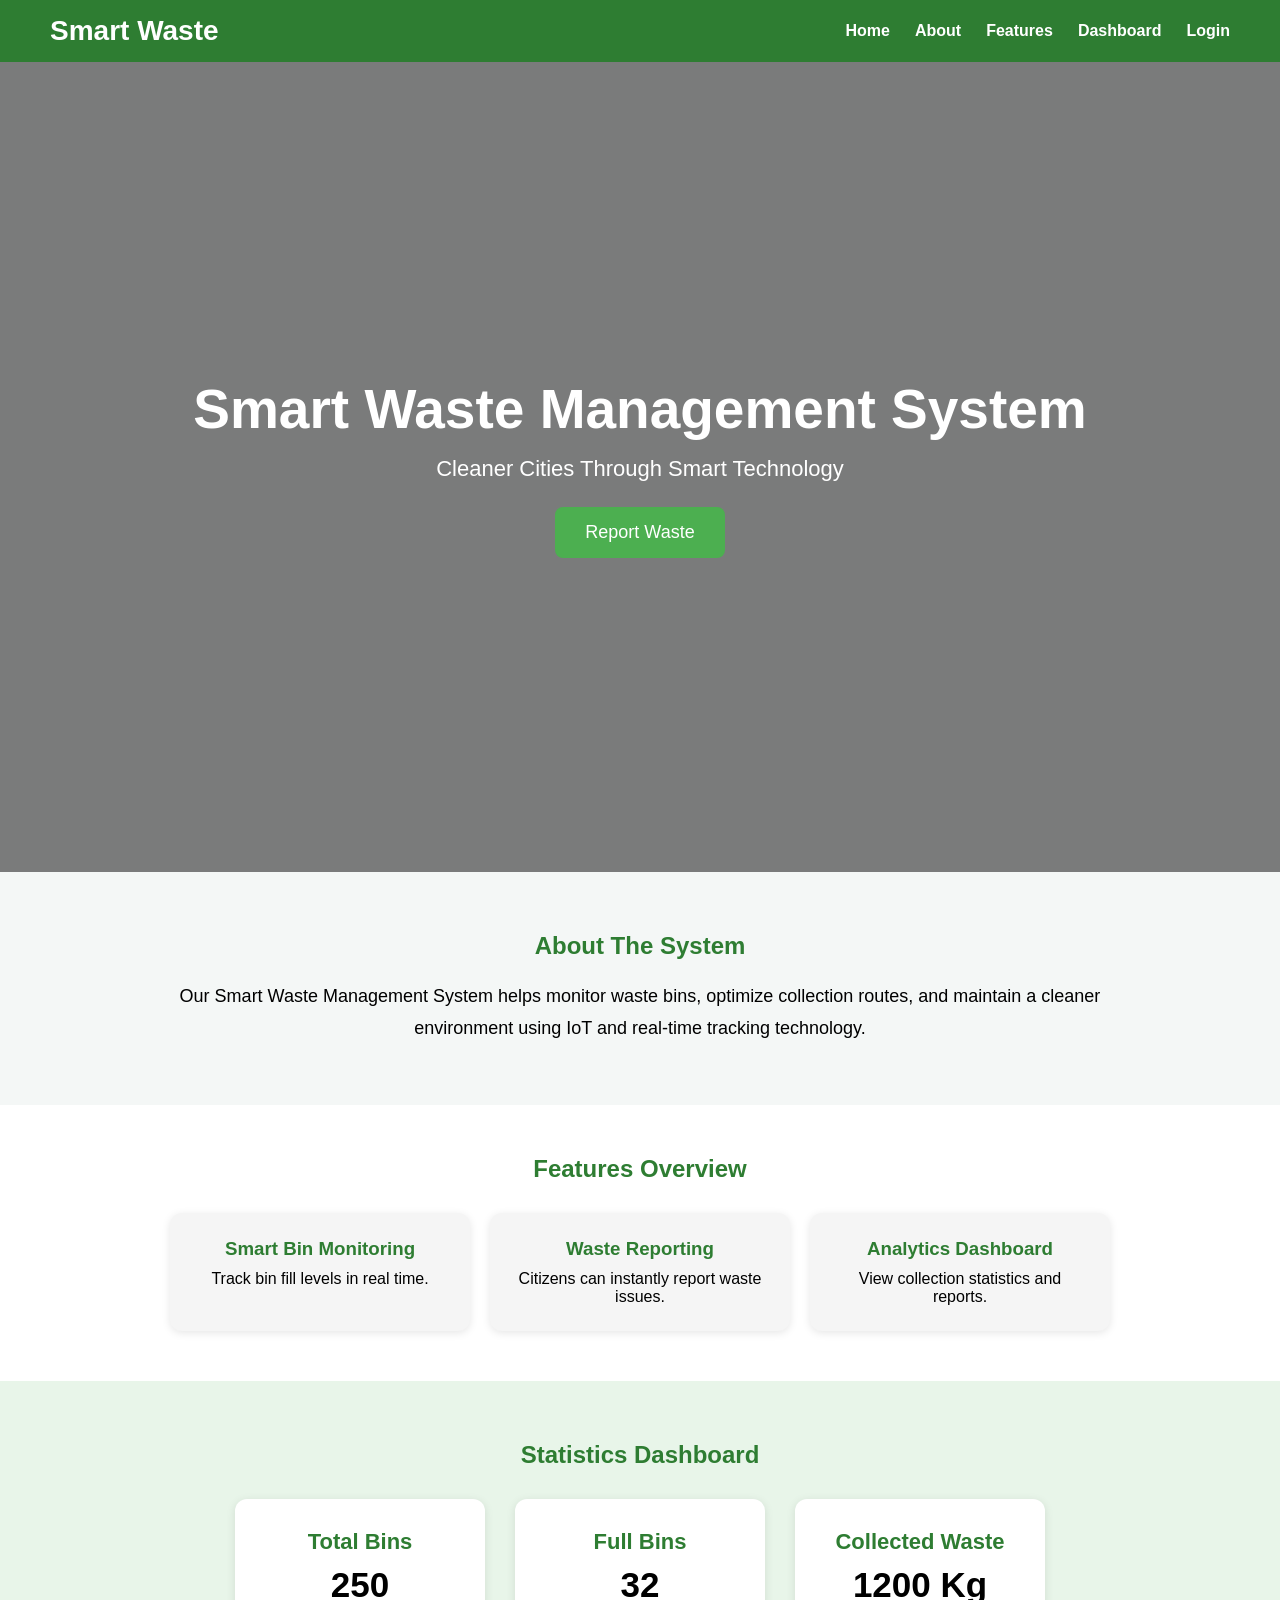
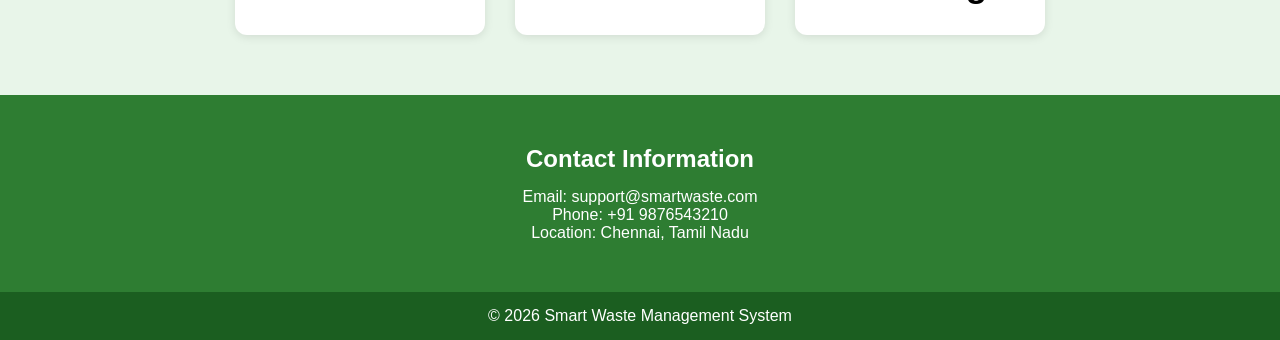
==== index.html @ 10407b41 "Add files via upload" ====
<!DOCTYPE html>
<html lang="en">
<head>
<meta charset="UTF-8">
<meta name="viewport" content="width=device-width, initial-scale=1.0">
<title>Smart Waste Management System</title>

<style>
*{
    margin:0;
    padding:0;
    box-sizing:border-box;
    font-family:Arial, sans-serif;
}

body{
    background:#f4f7f6;
}

/* Navigation */
nav{
    background:#2e7d32;
    color:white;
    display:flex;
    justify-content:space-between;
    align-items:center;
    padding:15px 50px;
}

nav h2{
    font-size:28px;
}

nav ul{
    list-style:none;
    display:flex;
    gap:25px;
}

nav ul li a{
    color:white;
    text-decoration:none;
    font-weight:bold;
}

/* Hero Section */
.hero{
    background:linear-gradient(rgba(0,0,0,0.5),rgba(0,0,0,0.5)),
    url('https://images.unsplash.com/photo-1532996122724-e3c354a0b15b?auto=format&fit=crop&w=1600&q=80');
    background-size:cover;
    background-position:center;
    height:90vh;
    display:flex;
    flex-direction:column;
    justify-content:center;
    align-items:center;
    text-align:center;
    color:white;
}

.hero h1{
    font-size:55px;
    margin-bottom:15px;
}

.hero p{
    font-size:22px;
    margin-bottom:25px;
}

.hero button{
    background:#4caf50;
    color:white;
    border:none;
    padding:15px 30px;
    font-size:18px;
    border-radius:8px;
    cursor:pointer;
}

.hero button:hover{
    background:#388e3c;
}

/* About Section */
.about{
    padding:60px 10%;
    text-align:center;
}

.about h2{
    color:#2e7d32;
    margin-bottom:20px;
}

.about p{
    font-size:18px;
    line-height:1.8;
}

/* Features */
.features{
    padding:50px 10%;
    background:white;
}

.features h2{
    text-align:center;
    color:#2e7d32;
    margin-bottom:30px;
}

.feature-box{
    display:flex;
    gap:20px;
    justify-content:center;
    flex-wrap:wrap;
}

.card{
    width:300px;
    background:#f5f5f5;
    padding:25px;
    border-radius:12px;
    text-align:center;
    box-shadow:0 2px 8px rgba(0,0,0,0.1);
}

.card h3{
    color:#2e7d32;
    margin-bottom:10px;
}

/* Statistics Dashboard */
.stats{
    padding:60px 10%;
    background:#e8f5e9;
}

.stats h2{
    text-align:center;
    color:#2e7d32;
    margin-bottom:30px;
}

.stats-container{
    display:flex;
    justify-content:center;
    gap:30px;
    flex-wrap:wrap;
}

.stat-card{
    background:white;
    padding:30px;
    width:250px;
    border-radius:12px;
    text-align:center;
    box-shadow:0 2px 10px rgba(0,0,0,0.1);
}

.stat-card h3{
    color:#2e7d32;
    font-size:22px;
}

.stat-card p{
    font-size:35px;
    font-weight:bold;
    margin-top:10px;
}

/* Contact */
.contact{
    padding:50px;
    text-align:center;
    background:#2e7d32;
    color:white;
}

.contact h2{
    margin-bottom:15px;
}

footer{
    background:#1b5e20;
    color:white;
    text-align:center;
    padding:15px;
}
</style>
</head>

<body>

<!-- Navigation -->
<nav>
    <h2>Smart Waste</h2>

    <ul>
        <li><a href="">Home</a></li>
        <li><a href="about.html">About</a></li>
        <li><a href="features.html">Features</a></li>
        <li><a href="dashboard.html">Dashboard</a></li>
        <li><a href="login.html">Login</a></li>
    </ul>
</nav>

<!-- Hero Section -->
<section class="hero">
    <h1>Smart Waste Management System</h1>
    <p>Cleaner Cities Through Smart Technology</p>

    <button onclick="reportWaste()">
        Report Waste
    </button>
</section>

<!-- About -->
<section class="about">
    <h2>About The System</h2>

    <p>
        Our Smart Waste Management System helps monitor waste bins,
        optimize collection routes, and maintain a cleaner environment
        using IoT and real-time tracking technology.
    </p>
</section>

<!-- Features -->
<section class="features">
    <h2>Features Overview</h2>

    <div class="feature-box">

        <div class="card">
            <h3>Smart Bin Monitoring</h3>
            <p>Track bin fill levels in real time.</p>
        </div>

        <div class="card">
            <h3>Waste Reporting</h3>
            <p>Citizens can instantly report waste issues.</p>
        </div>

        <div class="card">
            <h3>Analytics Dashboard</h3>
            <p>View collection statistics and reports.</p>
        </div>

    </div>
</section>

<!-- Statistics -->
<section class="stats">
    <h2>Statistics Dashboard</h2>

    <div class="stats-container">

        <div class="stat-card">
            <h3>Total Bins</h3>
            <p>250</p>
        </div>

        <div class="stat-card">
            <h3>Full Bins</h3>
            <p>32</p>
        </div>

        <div class="stat-card">
            <h3>Collected Waste</h3>
            <p>1200 Kg</p>
        </div>

    </div>
</section>

<!-- Contact -->
<section class="contact">
    <h2>Contact Information</h2>

    <p>Email: support@smartwaste.com</p>
    <p>Phone: +91 9876543210</p>
    <p>Location: Chennai, Tamil Nadu</p>
</section>

<footer>
    © 2026 Smart Waste Management System
</footer>

<script>
function reportWaste() {
    alert("Redirecting to Waste Reporting Page...");
}
</script>

</body>
</html>
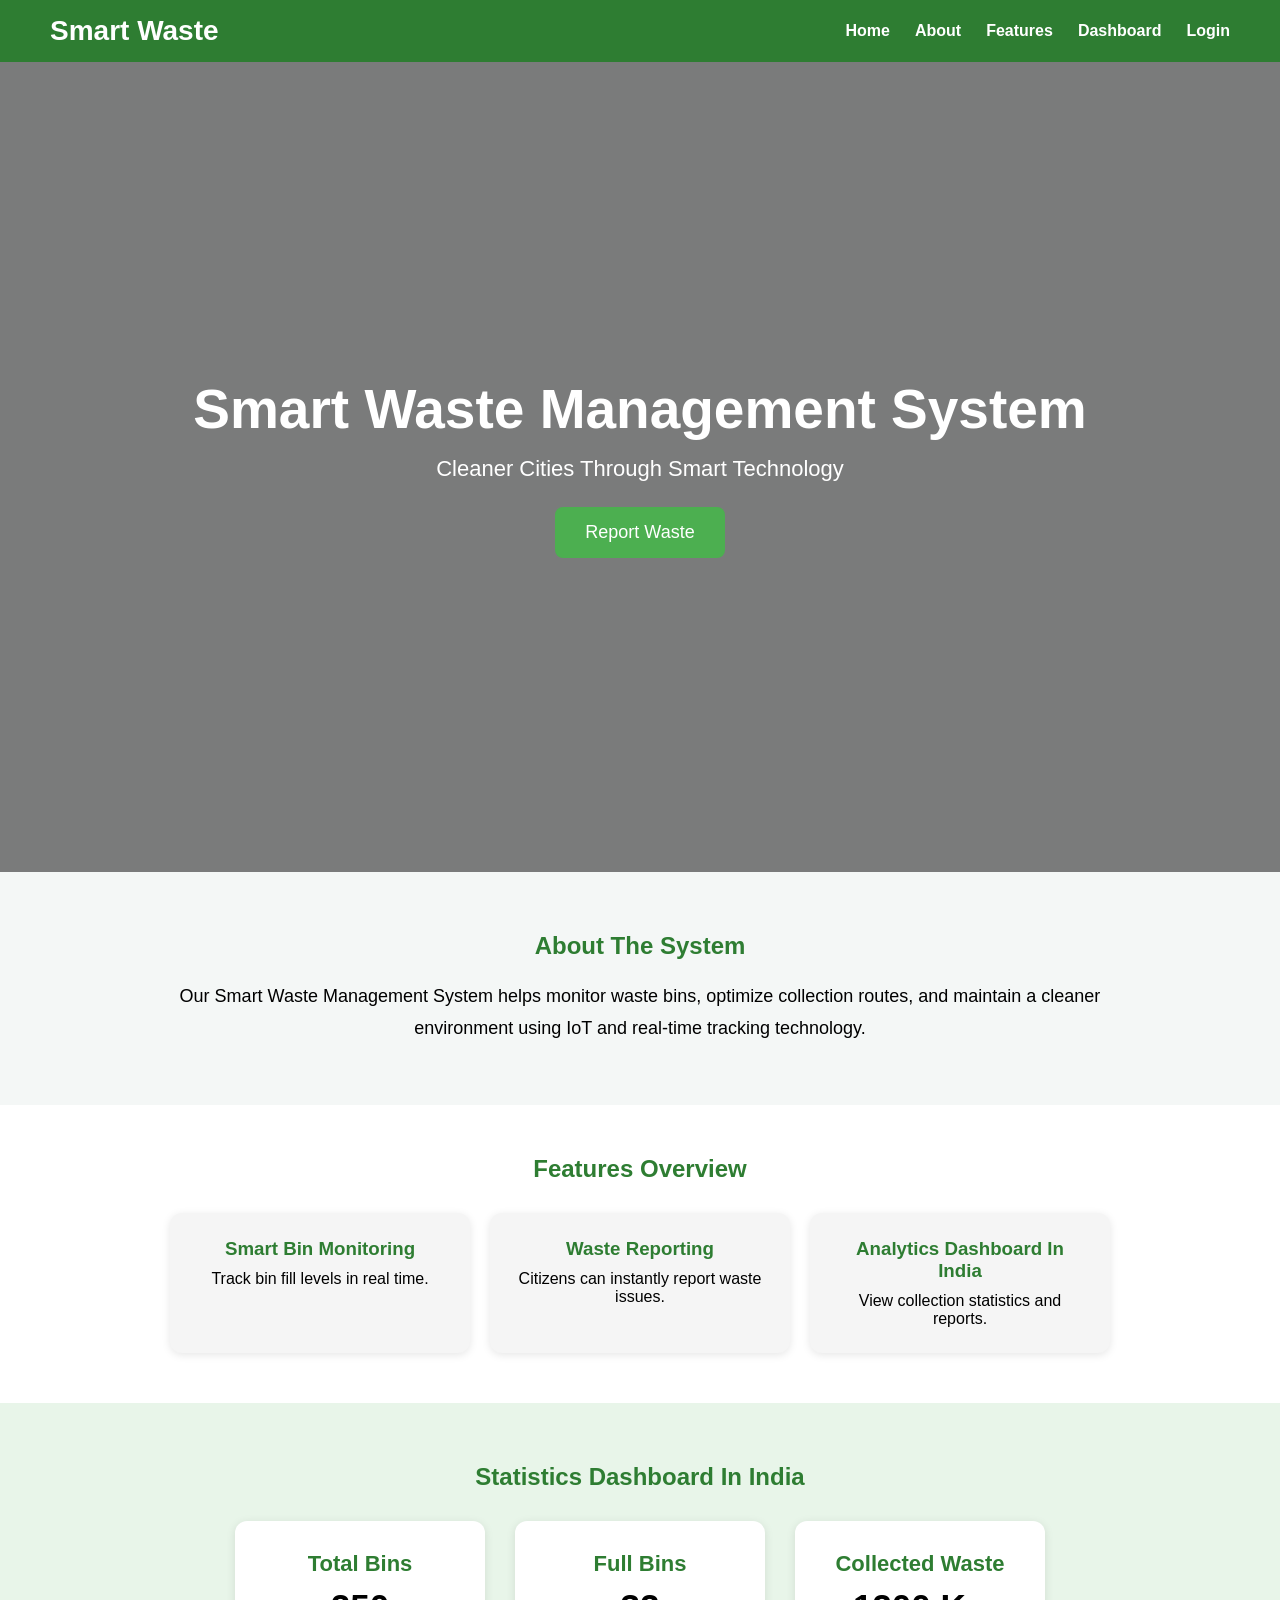
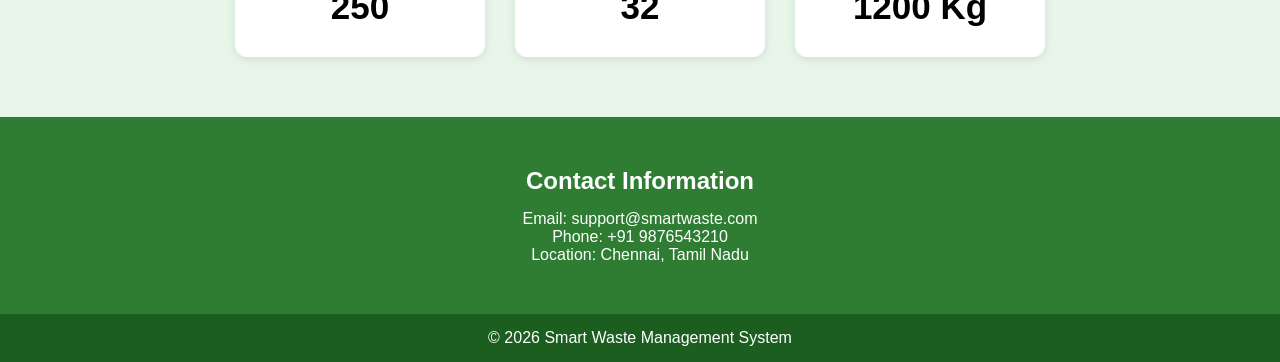
==== commit 04748dd3: "Update index.html" ====
--- a/index.html
+++ b/index.html
@@ -244,7 +244,7 @@
         </div>
 
         <div class="card">
-            <h3>Analytics Dashboard</h3>
+            <h3>Analytics Dashboard In India</h3>
             <p>View collection statistics and reports.</p>
         </div>
 
@@ -253,7 +253,7 @@
 
 <!-- Statistics -->
 <section class="stats">
-    <h2>Statistics Dashboard</h2>
+    <h2>Statistics Dashboard In India</h2>
 
     <div class="stats-container">
 
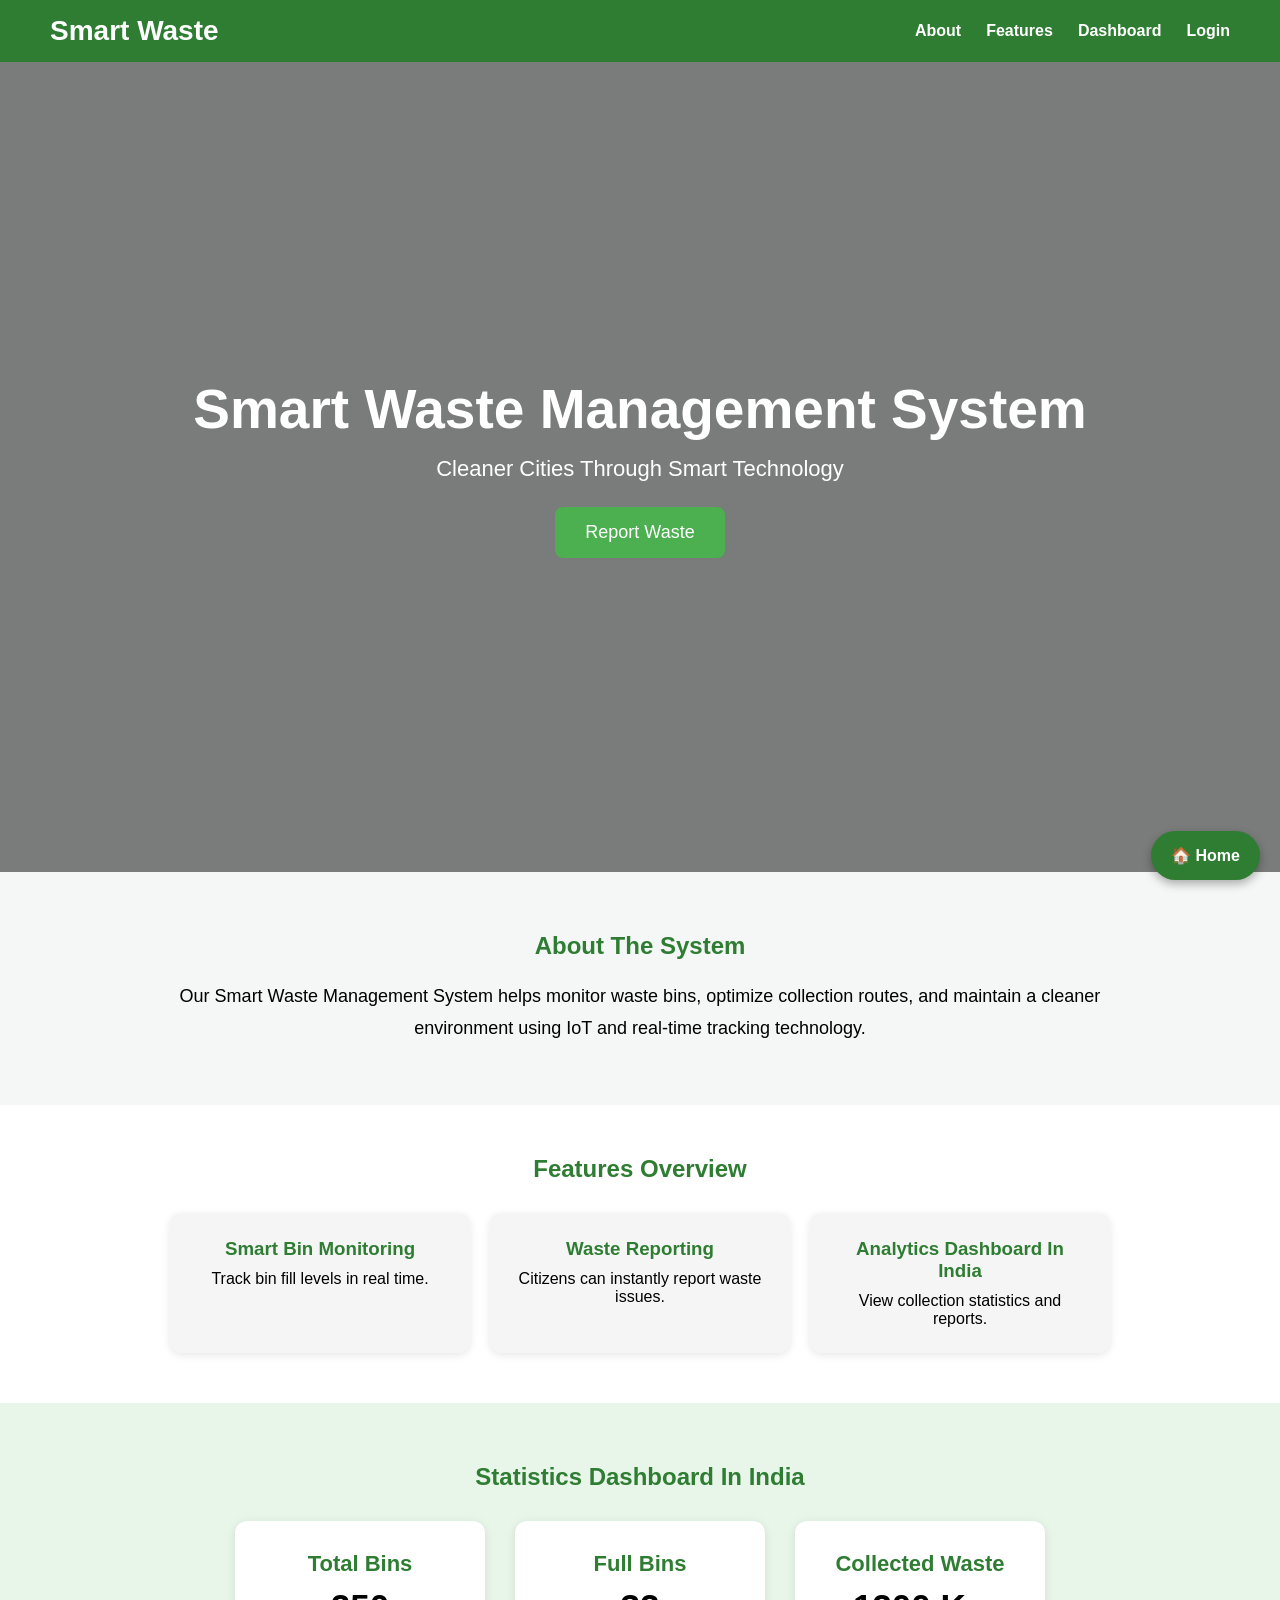
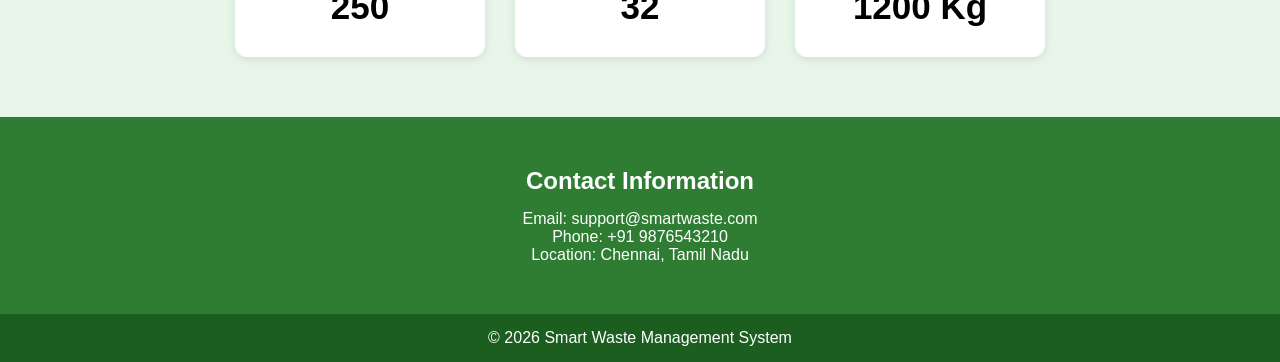
==== commit a10dd9f7: "Update index.html" ====
--- a/index.html
+++ b/index.html
@@ -116,7 +116,25 @@
     justify-content:center;
     flex-wrap:wrap;
 }
-
+.floating-home{
+    position:fixed;
+    bottom:20px;
+    right:20px;
+    background:#2e7d32;
+    color:white;
+    text-decoration:none;
+    padding:15px 20px;
+    border-radius:50px;
+    font-weight:bold;
+    box-shadow:0 4px 10px rgba(0,0,0,0.3);
+    transition:0.3s;
+    z-index:1000;
+}
+
+.floating-home:hover{
+    background:#1b5e20;
+    transform:scale(1.1);
+}
 .card{
     width:300px;
     background:#f5f5f5;
@@ -198,7 +216,7 @@
     <h2>Smart Waste</h2>
 
     <ul>
-        <li><a href="">Home</a></li>
+        <li><a href="index.html" class="floating-home">🏠 Home</a></li>
         <li><a href="about.html">About</a></li>
         <li><a href="features.html">Features</a></li>
         <li><a href="dashboard.html">Dashboard</a></li>
